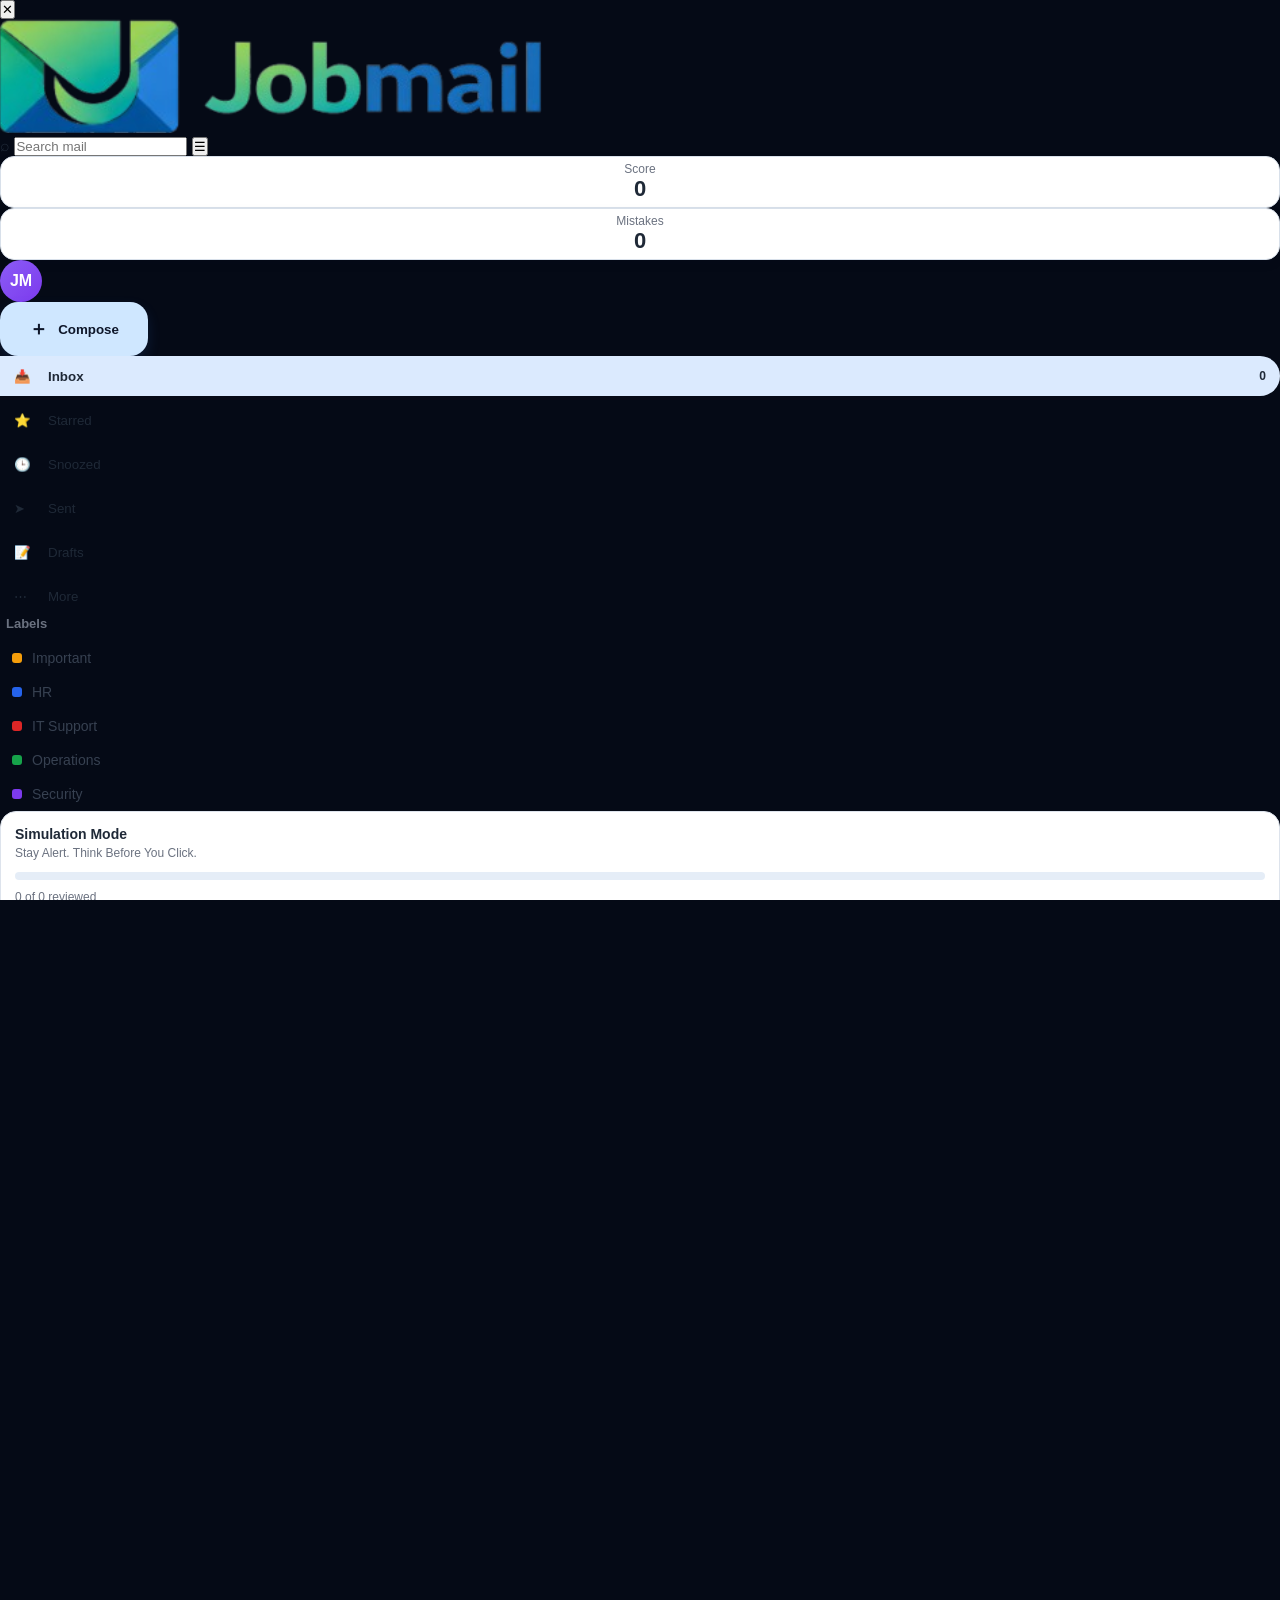
==== email.html @ 3039c40d "Add files via upload" ====
<!DOCTYPE html>
<html lang="en">
<head>
  <meta charset="UTF-8" />
  <meta name="viewport" content="width=device-width, initial-scale=1.0" />
  <title>JobMail Simulation</title>
  <link rel="stylesheet" href="css/email.css" />
</head>
<body>

  <!-- ✅ CLOSE BUTTON (NEW) -->
  <button onclick="goBack()" class="close-app-btn">✕</button>

  <div class="app-shell">
    <!-- TOP BAR -->
    <header class="topbar">
      <div class="topbar-left">
        <img src="image/logo1.png" alt="Logo" class="brand-logo" />
      </div>

      <div class="topbar-center">
        <div class="searchbar">
          <span class="search-icon">⌕</span>
          <input type="text" id="search-input" placeholder="Search mail" />
          <button class="icon-btn search-filter-btn">☰</button>
        </div>
      </div>

      <div class="topbar-right">
        <div class="hud-pill">
          <span class="hud-label">Score</span>
          <span class="hud-value" id="score">0</span>
        </div>
        <div class="hud-pill">
          <span class="hud-label">Mistakes</span>
          <span class="hud-value" id="mistakes">0</span>
        </div>
        <div class="avatar">JM</div>
      </div>
    </header>

    <!-- MAIN -->
    <main class="workspace">

      <!-- LEFT SIDEBAR -->
      <aside class="sidebar">
        <button class="compose-btn">
          <span class="compose-plus">＋</span>
          <span>Compose</span>
        </button>

        <nav class="sidebar-nav">
          <button class="nav-item active">
            <span class="nav-icon">📥</span>
            <span class="nav-text">Inbox</span>
            <span class="nav-count" id="inbox-count">0</span>
          </button>
          <button class="nav-item">
            <span class="nav-icon">⭐</span>
            <span class="nav-text">Starred</span>
          </button>
          <button class="nav-item">
            <span class="nav-icon">🕒</span>
            <span class="nav-text">Snoozed</span>
          </button>
          <button class="nav-item">
            <span class="nav-icon">➤</span>
            <span class="nav-text">Sent</span>
          </button>
          <button class="nav-item">
            <span class="nav-icon">📝</span>
            <span class="nav-text">Drafts</span>
          </button>
          <button class="nav-item">
            <span class="nav-icon">⋯</span>
            <span class="nav-text">More</span>
          </button>
        </nav>

        <div class="sidebar-section">
          <div class="section-header">
            <span>Labels</span>
          </div>

          <div class="label-item"><span class="label-dot yellow"></span>Important</div>
          <div class="label-item"><span class="label-dot blue"></span>HR</div>
          <div class="label-item"><span class="label-dot red"></span>IT Support</div>
          <div class="label-item"><span class="label-dot green"></span>Operations</div>
          <div class="label-item"><span class="label-dot purple"></span>Security</div>
        </div>

        <div class="storage-card">
          <div class="storage-title">Simulation Mode</div>
          <div class="storage-subtitle">Stay Alert. Think Before You Click.</div>
          <div class="storage-bar">
            <div class="storage-bar-fill" id="progress-bar"></div>
          </div>
          <div class="storage-meta">
            <span id="progress-text">0 of 0 reviewed</span>
          </div>
        </div>
      </aside>

      <!-- CENTER PANEL -->
      <section class="mail-list-panel">
        <div class="mail-list-toolbar">
          <div class="toolbar-left">
            <label class="checkbox-wrap">
              <input type="checkbox" disabled />
              <span></span>
            </label>
            <button class="toolbar-btn" disabled>↻</button>
            <button class="toolbar-btn" disabled>⋮</button>
          </div>

          <div class="toolbar-tabs">
            <button class="tab active">Primary</button>
            <button class="tab">Promotions</button>
            <button class="tab">Updates</button>
          </div>
        </div>

        <div class="mail-list" id="inbox-list"></div>

        <div class="mail-list-footer">
          <div class="mail-usage">
            <span id="mail-usage-text">0 reviewed</span>
          </div>
          <div class="mail-page-meta" id="mail-page-meta">1 of 1</div>
        </div>
      </section>

      <!-- RIGHT PANEL -->
      <section class="viewer-panel">
        <div class="viewer-toolbar">
          <div class="viewer-toolbar-left">
            <button class="toolbar-icon">←</button>
            <button class="toolbar-icon">ⓘ</button>
            <button class="toolbar-icon">🗑</button>
            <button class="toolbar-icon">✉</button>
            <button class="toolbar-icon">⏰</button>
            <button class="toolbar-icon">🏷</button>
            <button class="toolbar-icon">⋮</button>
          </div>

          <div class="viewer-toolbar-right">
            <span id="viewer-position">0 of 0</span>
          </div>
        </div>

        <div class="viewer-content">
          <div class="message-title-row">
            <h1 id="email-subject" class="message-subject">Select an email</h1>
            <span class="message-tag" id="message-tag">Inbox</span>
          </div>

          <div class="message-meta-row">
            <div class="sender-avatar" id="sender-avatar">J</div>

            <div class="sender-meta">
              <div class="sender-main-line">
                <span id="sender-name" class="sender-name">JobMail Simulation</span>
                <span id="email-sender" class="sender-email">&lt;simulation@jobmail.local&gt;</span>
              </div>
              <div class="sender-sub-line">
                <span>to me</span>
              </div>
            </div>

            <div class="message-time-wrap">
              <span id="message-time" class="message-time">—</span>
            </div>
          </div>

          <div id="email-body" class="message-body">
            Please select an email from the inbox to begin the simulation.
          </div>
        </div>

        <div class="decision-panel">
          <button id="btn-legit" class="decision-btn legit-btn">✔ Legitimate</button>
          <button id="btn-phish" class="decision-btn phish-btn">⚠ Report Phishing</button>
        </div>

        <div class="feedback-panel" id="feedback">
          Open an email and decide whether it is legitimate or phishing.
        </div>

        <div class="viewer-footer">
          <button id="btn-next" class="next-btn">Next Email</button>
        </div>
      </section>

    </main>
  </div>

  <script src="js/script.js"></script>

  <!-- ✅ BACK TO DESKTOP -->
  <script>
    function goBack() {
      window.location.href = "index.html";
    }
  </script>

</body>
</html>
---- css/email.css ----
* {
  box-sizing: border-box;
  margin: 0;
  padding: 0;
}

:root {
  --win-bg: #0a1020;
  --panel: #ffffff;
  --panel-2: #f5f7fb;
  --line: #dde3ec;
  --text: #1f2937;
  --muted: #6b7280;
  --blue: #2563eb;
  --blue-soft: #dbeafe;
  --green: #16a34a;
  --green-soft: #dcfce7;
  --red: #dc2626;
  --red-soft: #fee2e2;
  --yellow: #f59e0b;
  --purple: #7c3aed;
  --taskbar: rgba(9, 15, 30, 0.82);
  --shadow-lg: 0 20px 45px rgba(0, 0, 0, 0.35);
  --shadow-md: 0 10px 28px rgba(0, 0, 0, 0.24);
  --radius-xl: 20px;
  --radius-lg: 16px;
  --radius-md: 12px;
}

html,
body {
  width: 100%;
  height: 100%;
  font-family: "Segoe UI", Arial, sans-serif;
  color: var(--text);
  overflow: hidden;
  background: #050a16;
}

.hidden {
  display: none !important;
}

/* LOGIN SCREEN */
.login-screen {
  position: relative;
  width: 100%;
  height: 100vh;
  background:
    radial-gradient(circle at top left, rgba(59, 130, 246, 0.18), transparent 35%),
    radial-gradient(circle at bottom right, rgba(124, 58, 237, 0.14), transparent 35%),
    linear-gradient(145deg, #081122, #0d1830 45%, #09111f);
  display: flex;
  align-items: center;
  justify-content: center;
}

.login-overlay {
  position: absolute;
  inset: 0;
  background: linear-gradient(to bottom right, rgba(255,255,255,0.02), rgba(255,255,255,0));
}

.login-card {
  position: relative;
  z-index: 2;
  width: 420px;
  padding: 34px 30px;
  border-radius: 26px;
  background: rgba(255,255,255,0.09);
  backdrop-filter: blur(16px);
  border: 1px solid rgba(255,255,255,0.16);
  box-shadow: var(--shadow-lg);
  text-align: center;
  color: #fff;
}

.login-logo-wrap {
  width: 88px;
  height: 88px;
  margin: 0 auto 18px;
  border-radius: 22px;
  background: rgba(255,255,255,0.08);
  display: flex;
  align-items: center;
  justify-content: center;
}

.login-logo {
  width: 62px;
  height: 62px;
  object-fit: contain;
}

.login-title {
  font-size: 32px;
  font-weight: 700;
  margin-bottom: 8px;
}

.login-subtitle {
  font-size: 15px;
  color: rgba(255,255,255,0.8);
  margin-bottom: 26px;
}

.login-user {
  display: flex;
  align-items: center;
  gap: 14px;
  padding: 16px;
  background: rgba(255,255,255,0.07);
  border-radius: 18px;
  margin-bottom: 22px;
  text-align: left;
}

.login-avatar {
  width: 56px;
  height: 56px;
  border-radius: 50%;
  background: linear-gradient(135deg, #7c3aed, #4f46e5);
  display: grid;
  place-items: center;
  font-weight: 700;
  font-size: 20px;
}

.login-username {
  font-size: 18px;
  font-weight: 600;
}

.login-role {
  font-size: 13px;
  color: rgba(255,255,255,0.75);
}

.enter-vm-btn {
  width: 100%;
  height: 52px;
  border: none;
  border-radius: 14px;
  background: linear-gradient(135deg, #2563eb, #1d4ed8);
  color: #fff;
  font-size: 16px;
  font-weight: 700;
  cursor: pointer;
  transition: transform 0.15s ease, opacity 0.15s ease;
}

.enter-vm-btn:hover {
  transform: translateY(-1px);
  opacity: 0.95;
}

.login-footer {
  position: absolute;
  bottom: 20px;
  left: 0;
  right: 0;
  display: flex;
  justify-content: center;
  gap: 10px;
  color: rgba(255,255,255,0.72);
  font-size: 13px;
  z-index: 2;
}

/* DESKTOP */
.desktop-screen {
  position: relative;
  width: 100%;
  height: 100vh;
  overflow: hidden;
}

.desktop-wallpaper {
  position: absolute;
  inset: 0;
  background:
    radial-gradient(circle at 15% 20%, rgba(37, 99, 235, 0.35), transparent 26%),
    radial-gradient(circle at 85% 15%, rgba(124, 58, 237, 0.22), transparent 26%),
    radial-gradient(circle at 70% 70%, rgba(16, 185, 129, 0.12), transparent 20%),
    linear-gradient(135deg, #07101f, #0b1730 40%, #09111e 100%);
}

.desktop-gradient {
  position: absolute;
  inset: 0;
  background: linear-gradient(to bottom, rgba(255,255,255,0.03), transparent 25%, rgba(0,0,0,0.15));
}

.desktop-icons {
  position: absolute;
  top: 24px;
  left: 22px;
  display: flex;
  flex-direction: column;
  gap: 18px;
  z-index: 2;
}

.desktop-icon {
  width: 92px;
  padding: 10px 8px;
  border: none;
  border-radius: 18px;
  background: transparent;
  color: #fff;
  cursor: pointer;
  display: flex;
  flex-direction: column;
  align-items: center;
  gap: 8px;
}

.desktop-icon:hover {
  background: rgba(255,255,255,0.1);
}

.desktop-icon-img {
  width: 58px;
  height: 58px;
  object-fit: contain;
  border-radius: 14px;
}

.desktop-icon-emoji {
  width: 58px;
  height: 58px;
  border-radius: 14px;
  background: rgba(255,255,255,0.12);
  display: grid;
  place-items: center;
  font-size: 30px;
}

.desktop-icon span {
  font-size: 13px;
  text-align: center;
  line-height: 1.2;
}

/* WINDOWS */
.app-window {
  position: absolute;
  top: 72px;
  left: 120px;
  width: calc(100% - 180px);
  height: calc(100% - 140px);
  background: rgba(255,255,255,0.95);
  border: 1px solid rgba(255,255,255,0.35);
  border-radius: 20px;
  box-shadow: var(--shadow-lg);
  overflow: hidden;
  z-index: 5;
  animation: openWindow 0.22s ease;
  backdrop-filter: blur(10px);
}

#window-browser {
  top: 110px;
  left: 200px;
  width: 62%;
  height: 74%;
  z-index: 4;
}

#window-explorer {
  top: 95px;
  left: 240px;
  width: 58%;
  height: 70%;
  z-index: 3;
}

.app-window.maximized {
  top: 10px !important;
  left: 10px !important;
  width: calc(100% - 20px) !important;
  height: calc(100% - 66px) !important;
}

@keyframes openWindow {
  from {
    opacity: 0;
    transform: scale(0.96) translateY(10px);
  }
  to {
    opacity: 1;
    transform: scale(1) translateY(0);
  }
}

.window-bar {
  height: 44px;
  background: linear-gradient(to bottom, rgba(255,255,255,0.85), rgba(245,247,251,0.9));
  border-bottom: 1px solid #d9e0e8;
  display: flex;
  align-items: center;
  justify-content: space-between;
  padding: 0 12px 0 14px;
}

.window-bar-left {
  display: flex;
  align-items: center;
  gap: 10px;
}

.window-app-logo {
  width: 22px;
  height: 22px;
  object-fit: contain;
}

.window-app-emoji {
  font-size: 18px;
}

.window-title {
  font-size: 14px;
  font-weight: 600;
  color: #1f2937;
}

.window-controls {
  display: flex;
  gap: 8px;
}

.win-btn {
  width: 30px;
  height: 28px;
  border: none;
  border-radius: 8px;
  background: transparent;
  color: #374151;
  cursor: pointer;
  font-size: 14px;
}

.win-btn:hover {
  background: rgba(0,0,0,0.06);
}

.close-btn:hover {
  background: #ef4444;
  color: #fff;
}

.window-content {
  width: 100%;
  height: calc(100% - 44px);
  background: #f8fafc;
}

/* TASKBAR */
.taskbar {
  position: absolute;
  left: 12px;
  right: 12px;
  bottom: 10px;
  height: 54px;
  background: var(--taskbar);
  backdrop-filter: blur(14px);
  border: 1px solid rgba(255,255,255,0.1);
  border-radius: 18px;
  display: flex;
  align-items: center;
  justify-content: space-between;
  padding: 0 14px;
  z-index: 8;
}

.taskbar-left {
  display: flex;
  align-items: center;
  gap: 10px;
}

.start-btn,
.taskbar-app {
  width: 42px;
  height: 42px;
  border: none;
  border-radius: 12px;
  background: rgba(255,255,255,0.08);
  color: #fff;
  cursor: pointer;
  display: grid;
  place-items: center;
}

.start-btn:hover,
.taskbar-app:hover {
  background: rgba(255,255,255,0.14);
}

.taskbar-app img {
  width: 24px;
  height: 24px;
  object-fit: contain;
}

.taskbar-app span {
  font-size: 20px;
}

.active-taskbar-app {
  outline: 2px solid rgba(96, 165, 250, 0.72);
}

.taskbar-right {
  color: #e5e7eb;
  font-size: 13px;
  font-weight: 600;
}

/* JOBMAIL SHELL */
.jobmail-shell {
  width: 100%;
  height: 100%;
  background: #eef3fb;
  display: flex;
  flex-direction: column;
}

.jobmail-topbar {
  height: 84px;
  display: grid;
  grid-template-columns: 100px 1fr 270px;
  align-items: center;
  gap: 18px;
  padding: 0 18px;
  border-bottom: 1px solid #dde3ec;
  background: #eef3fb;
}

.jobmail-topbar-left {
  display: flex;
  align-items: center;
  justify-content: center;
}

.jobmail-logo-only {
  width: 48px;
  height: 48px;
  object-fit: contain;
  border-radius: 12px;
}

.jobmail-topbar-center {
  display: flex;
  justify-content: center;
}

.jobmail-searchbar {
  width: min(100%, 720px);
  height: 50px;
  background: #e3ebf9;
  border-radius: 25px;
  display: flex;
  align-items: center;
  gap: 12px;
  padding: 0 16px;
}

.jobmail-searchbar input {
  flex: 1;
  border: none;
  outline: none;
  background: transparent;
  font-size: 17px;
  color: #374151;
}

.jobmail-searchbar input::placeholder {
  color: #6b7280;
}

.jobmail-search-icon,
.jobmail-filter-icon {
  color: #6b7280;
  font-size: 20px;
}

.jobmail-topbar-right {
  display: flex;
  justify-content: flex-end;
  align-items: center;
  gap: 12px;
}

.hud-pill {
  min-width: 90px;
  height: 52px;
  background: #fff;
  border: 1px solid #d8e0ea;
  border-radius: 14px;
  display: flex;
  flex-direction: column;
  justify-content: center;
  align-items: center;
  box-shadow: 0 4px 12px rgba(15, 23, 42, 0.05);
}

.hud-label {
  font-size: 12px;
  color: #6b7280;
}

.hud-value {
  font-size: 22px;
  font-weight: 700;
}

.hud-value.success {
  color: var(--green);
}

.hud-value.danger {
  color: var(--red);
}

.avatar {
  width: 42px;
  height: 42px;
  border-radius: 50%;
  background: linear-gradient(135deg, #8b5cf6, #7c3aed);
  display: grid;
  place-items: center;
  color: #fff;
  font-weight: 700;
}

/* JOBMAIL WORKSPACE */
.jobmail-workspace {
  flex: 1;
  min-height: 0;
  display: grid;
  grid-template-columns: 260px 390px 1fr;
  gap: 14px;
  padding: 10px 14px 14px;
}

.jobmail-sidebar {
  background: transparent;
  display: flex;
  flex-direction: column;
  gap: 14px;
  min-height: 0;
}

.compose-btn {
  width: 148px;
  height: 54px;
  border: none;
  border-radius: 18px;
  background: #cfe7ff;
  color: #0f172a;
  font-weight: 700;
  cursor: pointer;
  display: flex;
  align-items: center;
  justify-content: center;
  gap: 10px;
  box-shadow: 0 6px 14px rgba(59, 130, 246, 0.14);
}

.compose-plus {
  font-size: 19px;
}

.sidebar-nav {
  display: flex;
  flex-direction: column;
  gap: 4px;
}

.nav-item {
  width: 100%;
  height: 40px;
  border: none;
  background: transparent;
  border-radius: 0 20px 20px 0;
  padding: 0 14px;
  display: grid;
  grid-template-columns: 24px 1fr auto;
  align-items: center;
  gap: 10px;
  color: #1f2937;
  cursor: pointer;
  text-align: left;
}

.nav-item.active {
  background: #dbeafe;
  font-weight: 700;
}

.nav-item:hover {
  background: #e5edf9;
}

.nav-count {
  font-size: 12px;
  font-weight: 700;
}

.sidebar-section {
  padding: 0 6px;
}

.section-header {
  font-size: 13px;
  font-weight: 700;
  color: #6b7280;
  margin-bottom: 10px;
}

.label-item {
  display: flex;
  align-items: center;
  gap: 10px;
  height: 34px;
  padding: 0 6px;
  font-size: 14px;
  color: #374151;
}

.label-dot {
  width: 10px;
  height: 10px;
  border-radius: 3px;
}

.label-dot.yellow { background: #f59e0b; }
.label-dot.blue { background: #2563eb; }
.label-dot.red { background: #dc2626; }
.label-dot.green { background: #16a34a; }
.label-dot.purple { background: #7c3aed; }

.storage-card {
  margin-top: auto;
  background: #fff;
  border: 1px solid #dde3ec;
  border-radius: 16px;
  padding: 14px;
}

.storage-title {
  font-size: 14px;
  font-weight: 700;
  margin-bottom: 4px;
}

.storage-subtitle {
  font-size: 12px;
  color: #6b7280;
  margin-bottom: 12px;
}

.storage-bar {
  width: 100%;
  height: 8px;
  border-radius: 999px;
  background: #e5edf7;
  overflow: hidden;
  margin-bottom: 10px;
}

.storage-bar-fill {
  width: 0%;
  height: 100%;
  background: #2563eb;
  transition: width 0.2s ease;
}

.storage-meta {
  font-size: 12px;
  color: #6b7280;
}

/* MAIL LIST */
.mail-list-panel {
  min-height: 0;
  background: #fff;
  border: 1px solid #dde3ec;
  border-radius: 18px;
  display: flex;
  flex-direction: column;
  overflow: hidden;
}

.mail-list-toolbar {
  border-bottom: 1px solid #edf1f7;
}

.toolbar-left {
  height: 46px;
  display: flex;
  align-items: center;
  gap: 8px;
  padding: 0 12px;
}

.toolbar-fake-box {
  width: 18px;
  height: 18px;
  border: 2px solid #94a3b8;
  border-radius: 3px;
}

.toolbar-btn {
  width: 30px;
  height: 30px;
  border: none;
  background: transparent;
  border-radius: 50%;
  color: #64748b;
  cursor: pointer;
}

.toolbar-btn:hover {
  background: #eef3fb;
}

.toolbar-tabs {
  height: 52px;
  display: grid;
  grid-template-columns: repeat(3, 1fr);
}

.tab {
  border: none;
  background: #fff;
  color: #64748b;
  cursor: pointer;
  font-size: 14px;
  position: relative;
}

.tab.active {
  color: #2563eb;
  font-weight: 700;
}

.tab.active::after {
  content: "";
  position: absolute;
  left: 14%;
  right: 14%;
  bottom: 0;
  height: 3px;
  background: #2563eb;
  border-radius: 999px;
}

.mail-list {
  flex: 1;
  overflow-y: auto;
}

.mail-item {
  min-height: 76px;
  display: grid;
  grid-template-columns: 20px 1fr auto;
  gap: 12px;
  padding: 14px 14px 14px 16px;
  border-bottom: 1px solid #edf1f7;
  cursor: pointer;
  background: #fff;
}

.mail-item:hover {
  background: #f8fbff;
}

.mail-item.selected {
  background: #e8f0fe;
}

.mail-item.resolved {
  opacity: 0.82;
}

.mail-item.unread .mail-sender,
.mail-item.unread .mail-subject,
.mail-item.unread .mail-preview,
.mail-item.unread .mail-time {
  font-weight: 700;
}

.mail-item-icon {
  width: 16px;
  height: 16px;
  border: 2px solid #cbd5e1;
  border-radius: 3px;
  margin-top: 4px;
}

.mail-main {
  min-width: 0;
}

.mail-top-line {
  display: flex;
  align-items: center;
  gap: 8px;
  margin-bottom: 5px;
}

.mail-sender {
  font-size: 14px;
  color: #0f172a;
}

.mail-tag {
  font-size: 11px;
  padding: 2px 7px;
  border-radius: 999px;
  background: #f1f5f9;
  color: #64748b;
}

.mail-subject {
  font-size: 14px;
  color: #0f172a;
  margin-bottom: 4px;
  white-space: nowrap;
  overflow: hidden;
  text-overflow: ellipsis;
}

.mail-preview {
  font-size: 13px;
  color: #64748b;
  white-space: nowrap;
  overflow: hidden;
  text-overflow: ellipsis;
}

.mail-time {
  font-size: 12px;
  color: #64748b;
  padding-top: 3px;
  white-space: nowrap;
}

.mail-list-footer {
  height: 46px;
  border-top: 1px solid #edf1f7;
  display: flex;
  align-items: center;
  justify-content: space-between;
  padding: 0 14px;
  color: #64748b;
  font-size: 12px;
}

/* VIEWER */
.viewer-panel {
  min-height: 0;
  background: #fff;
  border: 1px solid #dde3ec;
  border-radius: 18px;
  display: flex;
  flex-direction: column;
  overflow: hidden;
}

.viewer-toolbar {
  height: 52px;
  border-bottom: 1px solid #edf1f7;
  display: flex;
  align-items: center;
  justify-content: space-between;
  padding: 0 14px;
}

.viewer-toolbar-left,
.viewer-toolbar-right {
  display: flex;
  align-items: center;
  gap: 8px;
}

.toolbar-icon {
  width: 32px;
  height: 32px;
  border: none;
  border-radius: 50%;
  background: transparent;
  color: #64748b;
  cursor: pointer;
}

.toolbar-icon:hover {
  background: #eef3fb;
}

.viewer-content {
  flex: 1;
  overflow-y: auto;
  padding: 22px 24px 12px;
}

.message-title-row {
  display: flex;
  align-items: center;
  gap: 12px;
  margin-bottom: 16px;
  flex-wrap: wrap;
}

.message-subject {
  font-size: 26px;
  font-weight: 400;
  color: #111827;
}

.message-tag {
  font-size: 12px;
  padding: 3px 8px;
  border-radius: 8px;
  background: #f1f5f9;
  color: #64748b;
}

.message-meta-row {
  display: flex;
  align-items: flex-start;
  gap: 14px;
  margin-bottom: 24px;
}

.sender-avatar {
  width: 46px;
  height: 46px;
  border-radius: 50%;
  background: linear-gradient(135deg, #8b5cf6, #7c3aed);
  display: grid;
  place-items: center;
  color: #fff;
  font-size: 20px;
  font-weight: 700;
  flex-shrink: 0;
}

.sender-meta {
  flex: 1;
  min-width: 0;
}

.sender-main-line {
  display: flex;
  align-items: baseline;
  gap: 8px;
  flex-wrap: wrap;
  margin-bottom: 4px;
}

.sender-name {
  font-size: 16px;
  font-weight: 700;
}

.sender-email,
.sender-sub-line,
.message-time {
  color: #6b7280;
  font-size: 13px;
}

.message-body {
  font-size: 16px;
  line-height: 1.75;
  color: #111827;
  white-space: pre-line;
  padding: 8px 6px 24px 60px;
}

.message-body .fake-button {
  display: inline-block;
  margin: 12px 0;
  padding: 11px 18px;
  border-radius: 8px;
  background: #2563eb;
  color: #fff;
  text-decoration: none;
  font-weight: 700;
}

.decision-panel {
  display: grid;
  grid-template-columns: 1fr 1fr;
  gap: 16px;
  padding: 14px 24px 10px;
}

.decision-btn {
  height: 52px;
  border: none;
  border-radius: 12px;
  color: #fff;
  font-size: 17px;
  font-weight: 700;
  cursor: pointer;
}

.decision-btn:disabled {
  opacity: 0.58;
  cursor: not-allowed;
}

.legit-btn {
  background: #22c55e;
}

.phish-btn {
  background: #ef4444;
}

.feedback-panel {
  margin: 0 24px 12px;
  min-height: 96px;
  border-radius: 14px;
  border: 1px solid #e5e7eb;
  background: #f8fafc;
  padding: 16px 18px;
  font-size: 14px;
  color: #374151;
  line-height: 1.6;
}

.feedback-panel.success {
  background: #dcfce7;
  border-color: #bbf7d0;
  color: #166534;
}

.feedback-panel.error {
  background: #fee2e2;
  border-color: #fecaca;
  color: #991b1b;
}

.viewer-footer {
  display: flex;
  justify-content: flex-end;
  padding: 0 24px 18px;
}

.next-btn {
  min-width: 130px;
  height: 42px;
  border: none;
  border-radius: 999px;
  background: #2563eb;
  color: #fff;
  font-weight: 700;
  cursor: pointer;
}

.next-btn:disabled {
  opacity: 0.55;
  cursor: not-allowed;
}

/* BROWSER APP */
.browser-app {
  background: #eef2f7;
  display: flex;
  flex-direction: column;
  height: 100%;
}

.browser-toolbar {
  height: 56px;
  border-bottom: 1px solid #dde3ec;
  background: #f8fafc;
  display: flex;
  align-items: center;
  gap: 14px;
  padding: 0 16px;
}

.browser-nav-btns {
  display: flex;
  gap: 8px;
}

.browser-nav-btns button {
  width: 32px;
  height: 32px;
  border: none;
  border-radius: 8px;
  background: #fff;
  cursor: pointer;
}

.browser-address-bar {
  flex: 1;
  height: 38px;
  border-radius: 999px;
  background: #fff;
  border: 1px solid #d8e0ea;
  display: flex;
  align-items: center;
  padding: 0 16px;
  color: #64748b;
  font-size: 14px;
}

.browser-page {
  flex: 1;
  display: flex;
  align-items: center;
  justify-content: center;
  padding: 24px;
}

.browser-phish-card {
  width: 420px;
  background: #fff;
  border-radius: 18px;
  box-shadow: var(--shadow-md);
  padding: 28px;
}

.fake-site-logo {
  font-size: 22px;
  font-weight: 700;
  color: #2563eb;
  margin-bottom: 16px;
}

.browser-phish-card h2 {
  font-size: 24px;
  margin-bottom: 10px;
}

.browser-phish-card p {
  color: #6b7280;
  margin-bottom: 18px;
  line-height: 1.6;
}

.browser-phish-card label {
  display: block;
  margin-bottom: 8px;
  font-size: 13px;
  font-weight: 600;
}

.browser-phish-card input {
  width: 100%;
  height: 44px;
  margin-bottom: 14px;
  border: 1px solid #d8e0ea;
  border-radius: 10px;
  padding: 0 12px;
  background: #f8fafc;
}

.browser-signin-btn {
  width: 100%;
  height: 46px;
  border: none;
  border-radius: 10px;
  background: #2563eb;
  color: #fff;
  font-weight: 700;
  cursor: pointer;
  margin-top: 6px;
}

.browser-warning-note {
  margin-top: 14px;
  padding: 12px;
  border-radius: 12px;
  background: #fee2e2;
  color: #991b1b;
  font-size: 13px;
  line-height: 1.5;
}

/* EXPLORER APP */
.explorer-app {
  display: grid;
  grid-template-columns: 220px 1fr;
  height: 100%;
  background: #fff;
}

.explorer-sidebar {
  border-right: 1px solid #e5e7eb;
  background: #f8fafc;
  padding: 18px;
}

.explorer-side-title {
  font-size: 13px;
  font-weight: 700;
  color: #64748b;
  margin-bottom: 16px;
}

.explorer-side-item {
  height: 38px;
  padding: 0 12px;
  border-radius: 10px;
  display: flex;
  align-items: center;
  color: #374151;
  margin-bottom: 4px;
}

.explorer-side-item.active {
  background: #dbeafe;
  font-weight: 700;
}

.explorer-main {
  padding: 20px;
  overflow-y: auto;
}

.explorer-header {
  font-size: 24px;
  font-weight: 700;
  margin-bottom: 18px;
}

.explorer-grid {
  display: grid;
  grid-template-columns: repeat(auto-fill, minmax(140px, 1fr));
  gap: 14px;
  margin-bottom: 20px;
}

.explorer-file {
  border: 1px solid #e5e7eb;
  border-radius: 16px;
  padding: 16px 12px;
  text-align: center;
  background: #fff;
}

.explorer-file.danger {
  background: #fff7f7;
  border-color: #fecaca;
}

.file-icon {
  font-size: 30px;
  margin-bottom: 10px;
}

.file-name {
  font-size: 13px;
  line-height: 1.45;
  word-break: break-word;
}

.explorer-info-box {
  padding: 16px;
  border-radius: 16px;
  background: #eff6ff;
  color: #1e40af;
  line-height: 1.7;
  font-size: 14px;
}

/* SCROLLBARS */
.mail-list::-webkit-scrollbar,
.viewer-content::-webkit-scrollbar,
.explorer-main::-webkit-scrollbar {
  width: 10px;
}

.mail-list::-webkit-scrollbar-thumb,
.viewer-content::-webkit-scrollbar-thumb,
.explorer-main::-webkit-scrollbar-thumb {
  background: #cbd5e1;
  border-radius: 999px;
}

/* RESPONSIVE */
@media (max-width: 1400px) {
  .jobmail-workspace {
    grid-template-columns: 220px 330px 1fr;
  }

  .jobmail-topbar {
    grid-template-columns: 90px 1fr 250px;
  }

  .app-window {
    left: 90px;
    width: calc(100% - 130px);
  }
}
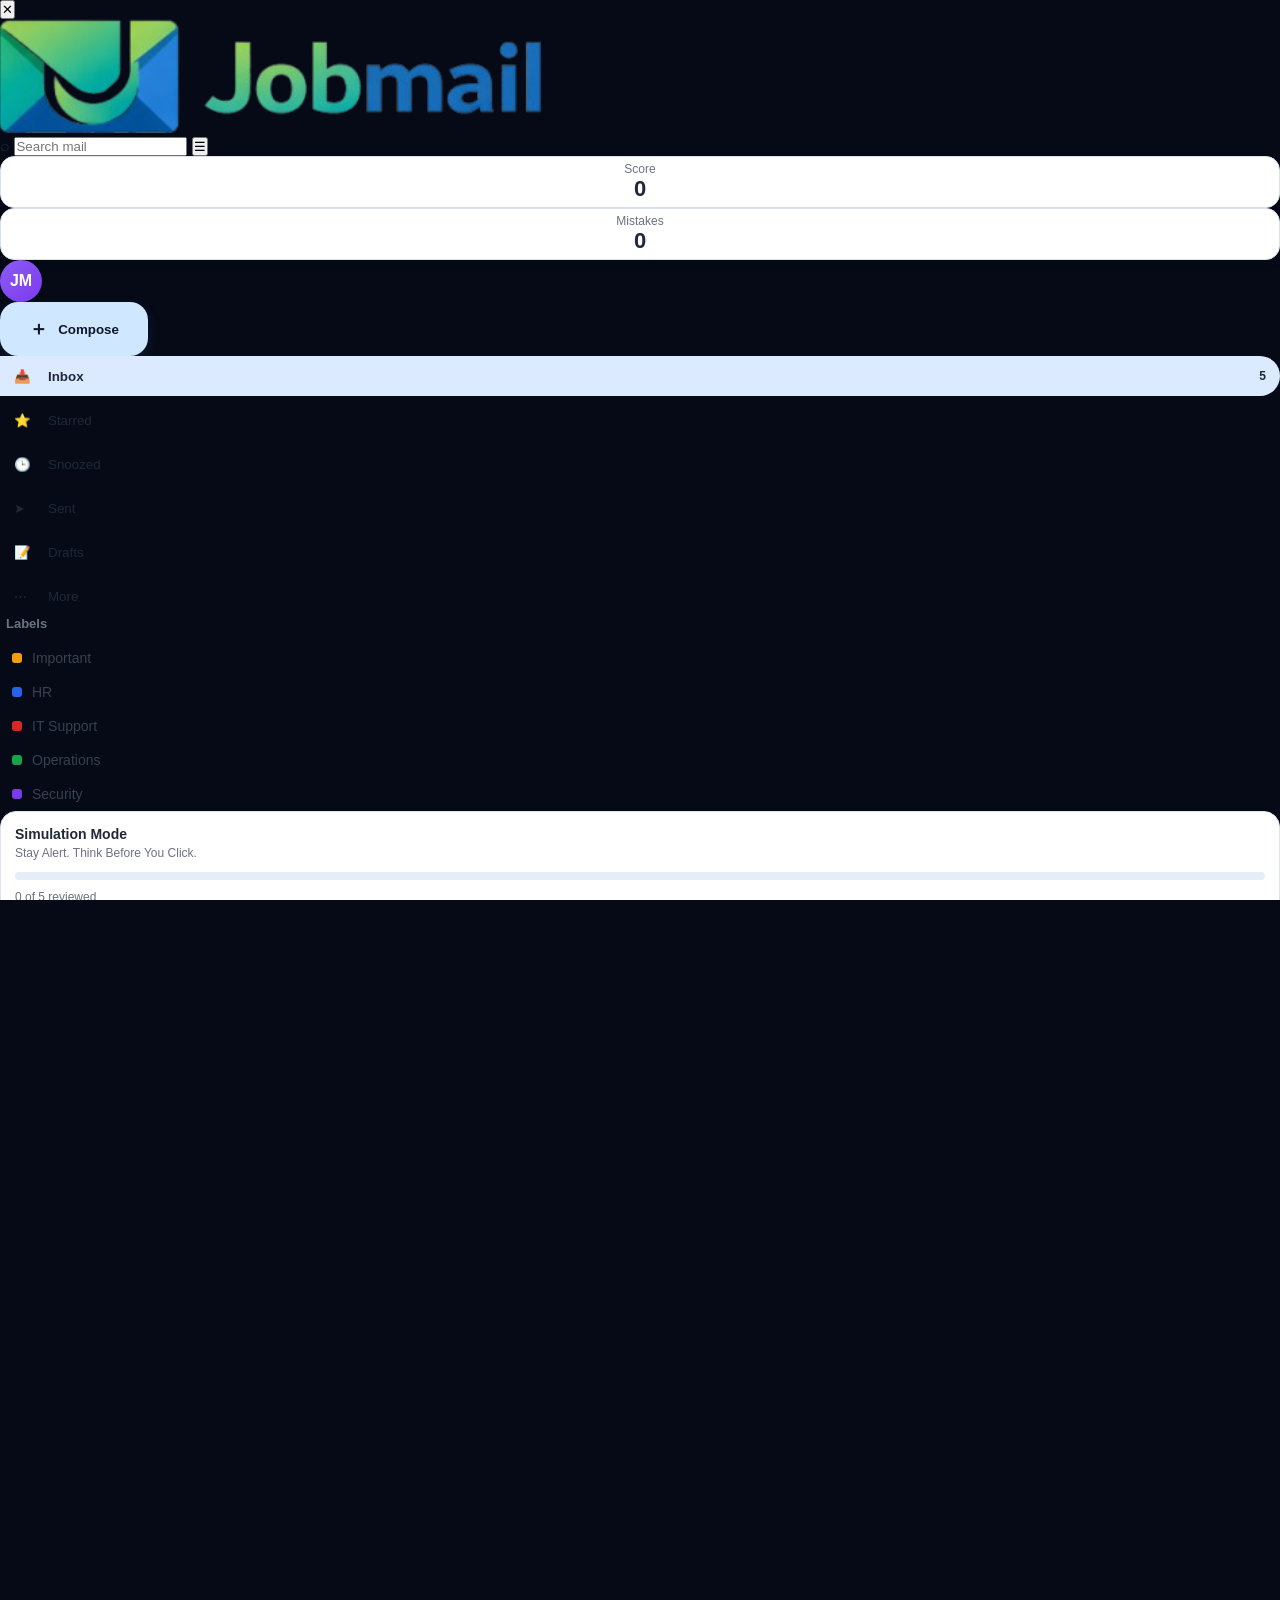
==== commit 5c83c2b0: "Update email.html" ====
--- a/email.html
+++ b/email.html
@@ -204,4 +204,4 @@
   </script>
 
 </body>
-</html>+</html>
--- a/css/email.css
+++ b/css/email.css
@@ -1302,4 +1302,103 @@
     left: 90px;
     width: calc(100% - 130px);
   }
-}+}
+.phish-highlight {
+  background: rgba(239, 68, 68, 0.25);
+  color: #b91c1c;
+  font-weight: 700;
+  padding: 2px 4px;
+  border-radius: 4px;
+}
+/* =======================================================
+   🔥 UI FIX: COMPACT ACTION BAR (LEGIT + PHISH + NEXT)
+   ======================================================= */
+
+/* Make viewer layout flexible */
+.viewer-panel {
+  display: flex;
+  flex-direction: column;
+}
+
+/* Maximize email reading space */
+.viewer-content {
+  flex: 1;
+  overflow-y: auto;
+  padding: 14px 20px 6px;
+}
+
+/* Reduce spacing in email */
+.message-body {
+  font-size: 15px;
+  line-height: 1.6;
+  padding: 6px 6px 12px 48px;
+}
+
+/* =======================================================
+   🔥 BUTTONS: INLINE + SMALL + CLEAN
+   ======================================================= */
+
+/* Combine panels visually */
+.decision-panel {
+  display: flex;
+  justify-content: flex-end;
+  align-items: center;
+  gap: 8px;
+  padding: 6px 16px;
+}
+
+.viewer-footer {
+  display: flex;
+  justify-content: flex-end;
+  align-items: center;
+  gap: 8px;
+  padding: 0 16px 14px;
+}
+
+/* Smaller buttons */
+.decision-btn {
+  height: 34px;
+  padding: 0 14px;
+  font-size: 12px;
+  border-radius: 999px;
+  font-weight: 600;
+}
+
+/* Next button match */
+.next-btn {
+  height: 34px;
+  padding: 0 16px;
+  font-size: 12px;
+  border-radius: 999px;
+  font-weight: 600;
+}
+
+/* Subtle elevation */
+.decision-btn,
+.next-btn {
+  box-shadow: 0 2px 6px rgba(0,0,0,0.08);
+}
+
+/* =======================================================
+   🔥 REMOVE BIG FEEDBACK BOX (NO SPACE WASTE)
+   ======================================================= */
+
+.feedback-panel {
+  display: none !important;
+  height: 0;
+  padding: 0;
+  margin: 0;
+  border: none;
+}
+
+/* =======================================================
+   🔥 HIGHLIGHT (KEEP YOUR TRAINING VISUAL)
+   ======================================================= */
+
+.phish-highlight {
+  background: rgba(239, 68, 68, 0.25);
+  color: #b91c1c;
+  font-weight: 700;
+  padding: 2px 4px;
+  border-radius: 4px;
+}
